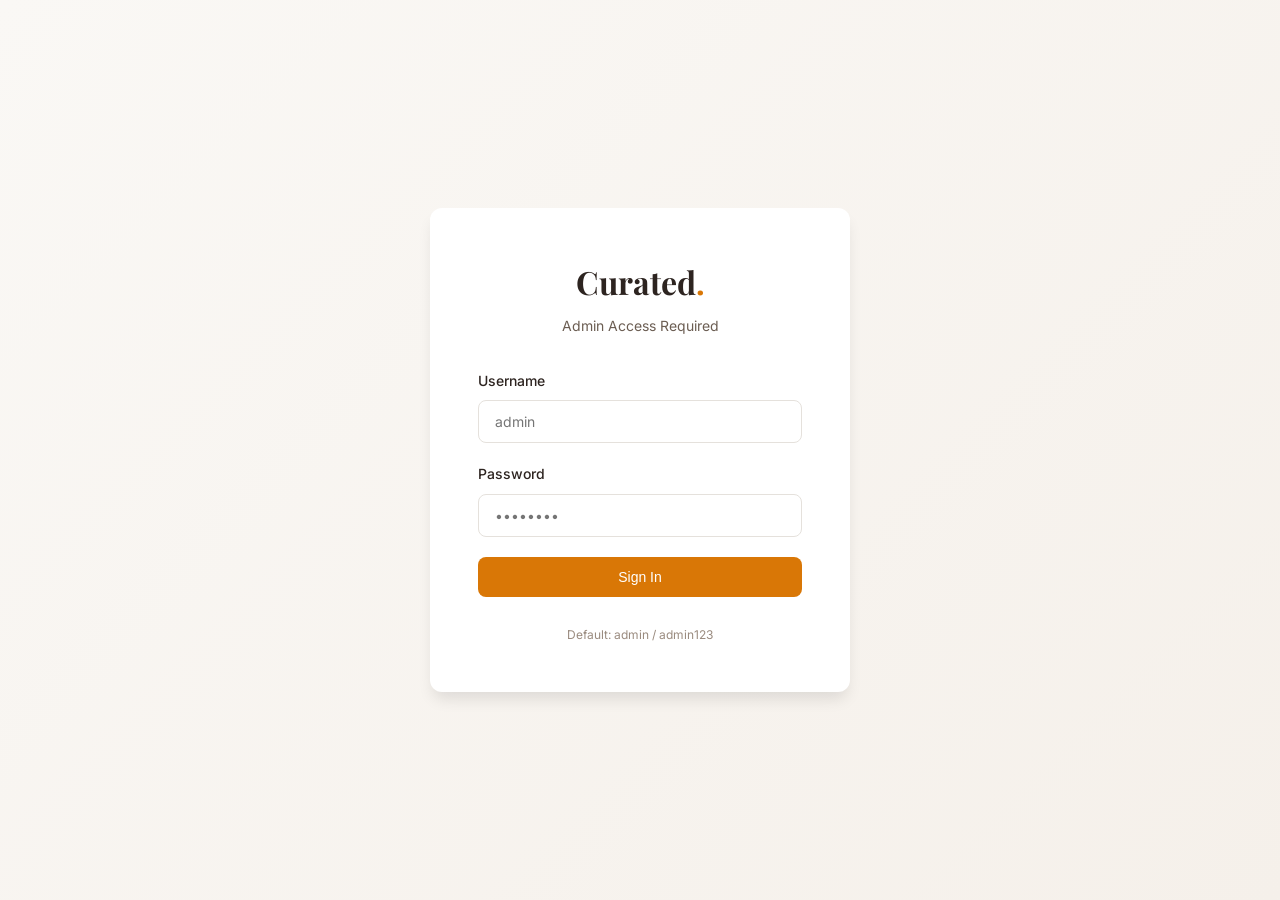
==== admin.html @ 407b96c6 "Add files via upload" ====
<!DOCTYPE html>
<html lang="en">
<head>
  <meta charset="UTF-8">
  <meta name="viewport" content="width=device-width, initial-scale=1.0">
  <title>Admin Panel — Curated Picks</title>
  <link rel="preconnect" href="https://fonts.googleapis.com">
  <link rel="preconnect" href="https://fonts.gstatic.com" crossorigin>
  <link href="https://fonts.googleapis.com/css2?family=Playfair+Display:wght@600;700&family=Inter:wght@300;400;500;600;700&display=swap" rel="stylesheet">
  <link rel="stylesheet" href="css/admin.css">
</head>
<body>
  <!-- LOGIN SCREEN -->
  <div class="login-screen" id="loginScreen">
    <div class="login-card">
      <div class="login-header">
        <h1 class="login-logo">Curated<span class="logo-dot">.</span></h1>
        <p class="login-subtitle">Admin Access Required</p>
      </div>
      <form class="login-form" id="loginForm">
        <div class="form-group">
          <label class="form-label">Username</label>
          <input type="text" class="form-input" id="loginUsername" placeholder="admin" required>
        </div>
        <div class="form-group">
          <label class="form-label">Password</label>
          <input type="password" class="form-input" id="loginPassword" placeholder="••••••••" required>
        </div>
        <button type="submit" class="btn btn-primary btn-full">Sign In</button>
        <p class="login-hint">Default: admin / admin123</p>
      </form>
    </div>
  </div>

  <!-- ADMIN DASHBOARD -->
  <div class="admin-dashboard" id="adminDashboard" style="display:none;">
    <!-- SIDEBAR -->
    <aside class="sidebar">
      <div class="sidebar-header">
        <a href="index.html" class="nav-logo">Curated<span class="logo-dot">.</span></a>
        <span class="admin-badge">Admin</span>
      </div>
      <nav class="sidebar-nav">
        <a href="#" class="sidebar-link active" data-section="products">
          <svg width="20" height="20" viewBox="0 0 24 24" fill="none" stroke="currentColor" stroke-width="2"><path d="M6 2L3 6v14a2 2 0 0 0 2 2h14a2 2 0 0 0 2-2V6l-3-4z"/><line x1="3" y1="6" x2="21" y2="6"/><path d="M16 10a4 4 0 0 1-8 0"/></svg>
          <span>Products</span>
        </a>
        <a href="#" class="sidebar-link" data-section="categories">
          <svg width="20" height="20" viewBox="0 0 24 24" fill="none" stroke="currentColor" stroke-width="2"><rect x="3" y="3" width="7" height="7"/><rect x="14" y="3" width="7" height="7"/><rect x="14" y="14" width="7" height="7"/><rect x="3" y="14" width="7" height="7"/></svg>
          <span>Categories</span>
        </a>
        <a href="#" class="sidebar-link" data-section="analytics">
          <svg width="20" height="20" viewBox="0 0 24 24" fill="none" stroke="currentColor" stroke-width="2"><line x1="18" y1="20" x2="18" y2="10"/><line x1="12" y1="20" x2="12" y2="4"/><line x1="6" y1="20" x2="6" y2="14"/></svg>
          <span>Analytics</span>
        </a>
        <a href="#" class="sidebar-link" data-section="settings">
          <svg width="20" height="20" viewBox="0 0 24 24" fill="none" stroke="currentColor" stroke-width="2"><circle cx="12" cy="12" r="3"/><path d="M19.4 15a1.65 1.65 0 0 0 .33 1.82l.06.06a2 2 0 0 1 0 2.83 2 2 0 0 1-2.83 0l-.06-.06a1.65 1.65 0 0 0-1.82-.33 1.65 1.65 0 0 0-1 1.51V21a2 2 0 0 1-2 2 2 2 0 0 1-2-2v-.09A1.65 1.65 0 0 0 9 19.4a1.65 1.65 0 0 0-1.82.33l-.06.06a2 2 0 0 1-2.83 0 2 2 0 0 1 0-2.83l.06-.06a1.65 1.65 0 0 0 .33-1.82 1.65 1.65 0 0 0-1.51-1H3a2 2 0 0 1-2-2 2 2 0 0 1 2-2h.09A1.65 1.65 0 0 0 4.6 9a1.65 1.65 0 0 0-.33-1.82l-.06-.06a2 2 0 0 1 0-2.83 2 2 0 0 1 2.83 0l.06.06a1.65 1.65 0 0 0 1.82.33H9a1.65 1.65 0 0 0 1-1.51V3a2 2 0 0 1 2-2 2 2 0 0 1 2 2v.09a1.65 1.65 0 0 0 1 1.51 1.65 1.65 0 0 0 1.82-.33l.06-.06a2 2 0 0 1 2.83 0 2 2 0 0 1 0 2.83l-.06.06a1.65 1.65 0 0 0-.33 1.82V9a1.65 1.65 0 0 0 1.51 1H21a2 2 0 0 1 2 2 2 2 0 0 1-2 2h-.09a1.65 1.65 0 0 0-1.51 1z"/></svg>
          <span>Settings</span>
        </a>
      </nav>
      <div class="sidebar-footer">
        <button class="btn btn-secondary btn-full" id="logoutBtn">
          <svg width="18" height="18" viewBox="0 0 24 24" fill="none" stroke="currentColor" stroke-width="2"><path d="M9 21H5a2 2 0 0 1-2-2V5a2 2 0 0 1 2-2h4"/><polyline points="16 17 21 12 16 7"/><line x1="21" y1="12" x2="9" y2="12"/></svg>
          Logout
        </button>
      </div>
    </aside>

    <!-- MAIN CONTENT -->
    <main class="main-content">
      <!-- HEADER -->
      <header class="admin-header">
        <div class="header-left">
          <h1 class="page-title" id="pageTitle">Products</h1>
          <p class="page-subtitle" id="pageSubtitle">Manage your product catalog</p>
        </div>
        <div class="header-actions">
          <button class="btn btn-primary" id="addProductBtn">
            <svg width="18" height="18" viewBox="0 0 24 24" fill="none" stroke="currentColor" stroke-width="2"><line x1="12" y1="5" x2="12" y2="19"/><line x1="5" y1="12" x2="19" y2="12"/></svg>
            Add Product
          </button>
        </div>
      </header>

      <!-- PRODUCTS SECTION -->
      <section class="content-section" id="productsSection">
        <div class="stats-grid">
          <div class="stat-card">
            <div class="stat-icon" style="background: rgba(217, 119, 6, 0.1); color: var(--accent);">
              <svg width="24" height="24" viewBox="0 0 24 24" fill="none" stroke="currentColor" stroke-width="2"><path d="M6 2L3 6v14a2 2 0 0 0 2 2h14a2 2 0 0 0 2-2V6l-3-4z"/><line x1="3" y1="6" x2="21" y2="6"/><path d="M16 10a4 4 0 0 1-8 0"/></svg>
            </div>
            <div class="stat-info">
              <div class="stat-value" id="totalProducts">0</div>
              <div class="stat-label">Total Products</div>
            </div>
          </div>
          <div class="stat-card">
            <div class="stat-icon" style="background: rgba(16, 185, 129, 0.1); color: var(--success);">
              <svg width="24" height="24" viewBox="0 0 24 24" fill="none" stroke="currentColor" stroke-width="2"><polyline points="20 6 9 17 4 12"/></svg>
            </div>
            <div class="stat-info">
              <div class="stat-value" id="topPicks">0</div>
              <div class="stat-label">Top Picks</div>
            </div>
          </div>
          <div class="stat-card">
            <div class="stat-icon" style="background: rgba(59, 130, 246, 0.1); color: #3b82f6;">
              <svg width="24" height="24" viewBox="0 0 24 24" fill="none" stroke="currentColor" stroke-width="2"><line x1="12" y1="1" x2="12" y2="23"/><path d="M17 5H9.5a3.5 3.5 0 0 0 0 7h5a3.5 3.5 0 0 1 0 7H6"/></svg>
            </div>
            <div class="stat-info">
              <div class="stat-value" id="avgPrice">$0</div>
              <div class="stat-label">Avg Price</div>
            </div>
          </div>
          <div class="stat-card">
            <div class="stat-icon" style="background: rgba(139, 92, 246, 0.1); color: #8b5cf6;">
              <svg width="24" height="24" viewBox="0 0 24 24" fill="none" stroke="currentColor" stroke-width="2"><polygon points="12 2 15.09 8.26 22 9.27 17 14.14 18.18 21.02 12 17.77 5.82 21.02 7 14.14 2 9.27 8.91 8.26 12 2"/></svg>
            </div>
            <div class="stat-info">
              <div class="stat-value" id="avgRating">0</div>
              <div class="stat-label">Avg Rating</div>
            </div>
          </div>
        </div>

        <div class="table-container">
          <div class="table-header">
            <div class="search-box">
              <svg width="18" height="18" viewBox="0 0 24 24" fill="none" stroke="currentColor" stroke-width="2"><circle cx="11" cy="11" r="8"/><line x1="21" y1="21" x2="16.65" y2="16.65"/></svg>
              <input type="text" class="search-input" id="productSearch" placeholder="Search products...">
            </div>
            <div class="filter-group">
              <select class="filter-select" id="filterBadge">
                <option value="all">All Badges</option>
                <option value="best">Top Picks</option>
                <option value="deal">Best Deals</option>
                <option value="new">New Arrivals</option>
              </select>
              <select class="filter-select" id="filterCategory">
                <option value="all">All Categories</option>
              </select>
            </div>
          </div>
          <div class="table-wrap">
            <table class="data-table">
              <thead>
                <tr>
                  <th>Product</th>
                  <th>Category</th>
                  <th>Price</th>
                  <th>Rating</th>
                  <th>Badge</th>
                  <th>Actions</th>
                </tr>
              </thead>
              <tbody id="productsTableBody">
                <!-- filled by JS -->
              </tbody>
            </table>
          </div>
        </div>
      </section>

      <!-- CATEGORIES SECTION -->
      <section class="content-section" id="categoriesSection" style="display:none;">
        <div class="table-container">
          <div class="table-header">
            <h2 class="section-heading">Categories</h2>
            <button class="btn btn-primary" id="addCategoryBtn">
              <svg width="18" height="18" viewBox="0 0 24 24" fill="none" stroke="currentColor" stroke-width="2"><line x1="12" y1="5" x2="12" y2="19"/><line x1="5" y1="12" x2="19" y2="12"/></svg>
              Add Category
            </button>
          </div>
          <div class="categories-grid" id="categoriesGrid">
            <!-- filled by JS -->
          </div>
        </div>
      </section>

      <!-- ANALYTICS SECTION -->
      <section class="content-section" id="analyticsSection" style="display:none;">
        <div class="analytics-placeholder">
          <svg width="64" height="64" viewBox="0 0 24 24" fill="none" stroke="currentColor" stroke-width="1.5"><line x1="18" y1="20" x2="18" y2="10"/><line x1="12" y1="20" x2="12" y2="4"/><line x1="6" y1="20" x2="6" y2="14"/></svg>
          <h3>Analytics Coming Soon</h3>
          <p>Track product performance, click-through rates, and conversion metrics.</p>
        </div>
      </section>

      <!-- SETTINGS SECTION -->
      <section class="content-section" id="settingsSection" style="display:none;">
        <div class="settings-card">
          <h3 class="settings-heading">Site Settings</h3>
          <form class="settings-form" id="settingsForm">
            <div class="form-group">
              <label class="form-label">Site Name</label>
              <input type="text" class="form-input" value="Curated Picks" readonly>
            </div>
            <div class="form-group">
              <label class="form-label">Admin Email</label>
              <input type="email" class="form-input" value="admin@curatedpicks.com" readonly>
            </div>
            <div class="form-group">
              <label class="form-label">Affiliate Disclosure</label>
              <textarea class="form-textarea" readonly>As an Amazon Associate we earn from qualifying purchases.</textarea>
            </div>
            <p class="settings-note">Settings are currently read-only. Contact support to modify.</p>
          </form>
        </div>
      </section>
    </main>
  </div>

  <!-- PRODUCT MODAL -->
  <div class="modal-overlay" id="productModal">
    <div class="modal">
      <div class="modal-header">
        <h2 class="modal-title" id="modalTitle">Add Product</h2>
        <button class="modal-close" id="modalClose">&times;</button>
      </div>
      <form class="modal-form" id="productForm">
        <div class="form-row">
          <div class="form-group">
            <label class="form-label">Product Name *</label>
            <input type="text" class="form-input" id="productName" required>
          </div>
          <div class="form-group">
            <label class="form-label">Category *</label>
            <select class="form-select" id="productCategory" required>
              <!-- filled by JS -->
            </select>
          </div>
        </div>
        <div class="form-group">
          <label class="form-label">Description *</label>
          <textarea class="form-textarea" id="productDesc" rows="3" required></textarea>
        </div>
        <div class="form-row">
          <div class="form-group">
            <label class="form-label">Price ($) *</label>
            <input type="number" class="form-input" id="productPrice" step="0.01" min="0" required>
          </div>
          <div class="form-group">
            <label class="form-label">Old Price ($)</label>
            <input type="number" class="form-input" id="productOldPrice" step="0.01" min="0">
          </div>
        </div>
        <div class="form-row">
          <div class="form-group">
            <label class="form-label">Rating (1-5) *</label>
            <input type="number" class="form-input" id="productRating" step="0.1" min="1" max="5" required>
          </div>
          <div class="form-group">
            <label class="form-label">Reviews Count *</label>
            <input type="number" class="form-input" id="productReviews" min="0" required>
          </div>
        </div>
        <div class="form-group">
          <label class="form-label">Image URL *</label>
          <input type="url" class="form-input" id="productImg" required placeholder="https://...">
        </div>
        <div class="form-group">
          <label class="form-label">Amazon Affiliate Link *</label>
          <input type="url" class="form-input" id="productUrl" required placeholder="https://amazon.com/...">
        </div>
        <div class="form-group">
          <label class="form-label">Badge</label>
          <select class="form-select" id="productBadge">
            <option value="best">Top Pick</option>
            <option value="deal">Best Deal</option>
            <option value="new">New Arrival</option>
          </select>
        </div>
        <div class="form-group">
          <label class="form-label">Features (one per line)</label>
          <textarea class="form-textarea" id="productFeatures" rows="4" placeholder="Feature 1&#10;Feature 2&#10;Feature 3"></textarea>
        </div>
        <div class="form-actions">
          <button type="button" class="btn btn-secondary" id="cancelBtn">Cancel</button>
          <button type="submit" class="btn btn-primary" id="saveBtn">Save Product</button>
        </div>
      </form>
    </div>
  </div>

  <!-- CATEGORY MODAL -->
  <div class="modal-overlay" id="categoryModal">
    <div class="modal modal-sm">
      <div class="modal-header">
        <h2 class="modal-title">Add Category</h2>
        <button class="modal-close" id="categoryModalClose">&times;</button>
      </div>
      <form class="modal-form" id="categoryForm">
        <div class="form-group">
          <label class="form-label">Category Name *</label>
          <input type="text" class="form-input" id="categoryName" required>
        </div>
        <div class="form-group">
          <label class="form-label">Icon (emoji) *</label>
          <input type="text" class="form-input" id="categoryIcon" required placeholder="🎧" maxlength="2">
        </div>
        <div class="form-actions">
          <button type="button" class="btn btn-secondary" id="categoryCancelBtn">Cancel</button>
          <button type="submit" class="btn btn-primary">Save Category</button>
        </div>
      </form>
    </div>
  </div>

  <!-- TOAST CONTAINER -->
  <div class="toast-container" id="toastContainer"></div>

  <script src="js/admin.js"></script>
</body>
</html>
---- css/admin.css ----
/* ============================================
   ADMIN PANEL STYLES
   ============================================ */

* {
  margin: 0;
  padding: 0;
  box-sizing: border-box;
}

:root {
  --bg-primary: #faf8f5;
  --bg-secondary: #ffffff;
  --bg-tertiary: #f5f0ea;
  --text-primary: #2d2420;
  --text-secondary: #6b5d52;
  --text-muted: #9a8b7f;
  --accent: #d97706;
  --accent-hover: #b45309;
  --success: #10b981;
  --danger: #ef4444;
  --border: #e5e1dc;
  --shadow-sm: 0 1px 2px rgba(0, 0, 0, 0.05);
  --shadow-md: 0 4px 6px -1px rgba(0, 0, 0, 0.1);
  --shadow-lg: 0 10px 15px -3px rgba(0, 0, 0, 0.1);
  --radius-sm: 6px;
  --radius-md: 8px;
  --radius-lg: 12px;
  --sidebar-width: 260px;
}

body {
  font-family: 'Inter', -apple-system, BlinkMacSystemFont, 'Segoe UI', sans-serif;
  background: var(--bg-primary);
  color: var(--text-primary);
  line-height: 1.6;
}

/* ============================================
   LOGIN SCREEN
   ============================================ */

.login-screen {
  min-height: 100vh;
  display: flex;
  align-items: center;
  justify-content: center;
  padding: 20px;
  background: linear-gradient(135deg, #faf8f5 0%, #f5f0ea 100%);
}

.login-card {
  background: var(--bg-secondary);
  border-radius: var(--radius-lg);
  padding: 48px;
  box-shadow: var(--shadow-lg);
  width: 100%;
  max-width: 420px;
}

.login-header {
  text-align: center;
  margin-bottom: 32px;
}

.login-logo {
  font-family: 'Playfair Display', Georgia, serif;
  font-size: 32px;
  font-weight: 700;
  color: var(--text-primary);
  margin-bottom: 8px;
}

.logo-dot {
  color: var(--accent);
}

.login-subtitle {
  color: var(--text-secondary);
  font-size: 14px;
}

.login-form {
  display: flex;
  flex-direction: column;
  gap: 20px;
}

.login-hint {
  text-align: center;
  font-size: 12px;
  color: var(--text-muted);
  margin-top: 8px;
}

/* ============================================
   FORM ELEMENTS
   ============================================ */

.form-group {
  display: flex;
  flex-direction: column;
  gap: 8px;
}

.form-label {
  font-size: 14px;
  font-weight: 500;
  color: var(--text-primary);
}

.form-input,
.form-select,
.form-textarea {
  padding: 12px 16px;
  border: 1px solid var(--border);
  border-radius: var(--radius-md);
  font-size: 14px;
  font-family: inherit;
  background: var(--bg-secondary);
  color: var(--text-primary);
  transition: all 0.2s;
}

.form-input:focus,
.form-select:focus,
.form-textarea:focus {
  outline: none;
  border-color: var(--accent);
  box-shadow: 0 0 0 3px rgba(217, 119, 6, 0.1);
}

.form-textarea {
  resize: vertical;
  min-height: 80px;
}

.form-row {
  display: grid;
  grid-template-columns: 1fr 1fr;
  gap: 16px;
}

/* ============================================
   BUTTONS
   ============================================ */

.btn {
  display: inline-flex;
  align-items: center;
  justify-content: center;
  gap: 8px;
  padding: 12px 24px;
  border: none;
  border-radius: var(--radius-md);
  font-size: 14px;
  font-weight: 500;
  cursor: pointer;
  transition: all 0.2s;
  text-decoration: none;
}

.btn-primary {
  background: var(--accent);
  color: white;
}

.btn-primary:hover {
  background: var(--accent-hover);
  transform: translateY(-1px);
  box-shadow: var(--shadow-md);
}

.btn-secondary {
  background: var(--bg-tertiary);
  color: var(--text-primary);
}

.btn-secondary:hover {
  background: var(--border);
}

.btn-full {
  width: 100%;
}

/* ============================================
   ADMIN DASHBOARD LAYOUT
   ============================================ */

.admin-dashboard {
  display: flex;
  min-height: 100vh;
}

/* ============================================
   SIDEBAR
   ============================================ */

.sidebar {
  width: var(--sidebar-width);
  background: var(--bg-secondary);
  border-right: 1px solid var(--border);
  display: flex;
  flex-direction: column;
  position: fixed;
  height: 100vh;
  overflow-y: auto;
}

.sidebar-header {
  padding: 24px;
  border-bottom: 1px solid var(--border);
  display: flex;
  align-items: center;
  justify-content: space-between;
}

.nav-logo {
  font-family: 'Playfair Display', Georgia, serif;
  font-size: 24px;
  font-weight: 700;
  color: var(--text-primary);
  text-decoration: none;
}

.admin-badge {
  padding: 4px 12px;
  background: var(--accent);
  color: white;
  border-radius: 20px;
  font-size: 11px;
  font-weight: 600;
  text-transform: uppercase;
  letter-spacing: 0.5px;
}

.sidebar-nav {
  flex: 1;
  padding: 16px 12px;
  display: flex;
  flex-direction: column;
  gap: 4px;
}

.sidebar-link {
  display: flex;
  align-items: center;
  gap: 12px;
  padding: 12px 16px;
  border-radius: var(--radius-md);
  color: var(--text-secondary);
  text-decoration: none;
  font-size: 14px;
  font-weight: 500;
  transition: all 0.2s;
}

.sidebar-link:hover {
  background: var(--bg-tertiary);
  color: var(--text-primary);
}

.sidebar-link.active {
  background: var(--accent);
  color: white;
}

.sidebar-footer {
  padding: 16px 12px;
  border-top: 1px solid var(--border);
}

/* ============================================
   MAIN CONTENT
   ============================================ */

.main-content {
  flex: 1;
  margin-left: var(--sidebar-width);
  padding: 32px;
}

.admin-header {
  display: flex;
  align-items: center;
  justify-content: space-between;
  margin-bottom: 32px;
}

.page-title {
  font-family: 'Playfair Display', Georgia, serif;
  font-size: 32px;
  font-weight: 700;
  color: var(--text-primary);
  margin-bottom: 4px;
}

.page-subtitle {
  color: var(--text-secondary);
  font-size: 14px;
}

/* ============================================
   STATS GRID
   ============================================ */

.stats-grid {
  display: grid;
  grid-template-columns: repeat(auto-fit, minmax(240px, 1fr));
  gap: 20px;
  margin-bottom: 32px;
}

.stat-card {
  background: var(--bg-secondary);
  border-radius: var(--radius-lg);
  padding: 24px;
  display: flex;
  align-items: center;
  gap: 16px;
  box-shadow: var(--shadow-sm);
}

.stat-icon {
  width: 56px;
  height: 56px;
  border-radius: var(--radius-md);
  display: flex;
  align-items: center;
  justify-content: center;
  flex-shrink: 0;
}

.stat-info {
  flex: 1;
}

.stat-value {
  font-size: 28px;
  font-weight: 700;
  color: var(--text-primary);
  line-height: 1;
  margin-bottom: 4px;
}

.stat-label {
  font-size: 13px;
  color: var(--text-secondary);
}

/* ============================================
   TABLE CONTAINER
   ============================================ */

.table-container {
  background: var(--bg-secondary);
  border-radius: var(--radius-lg);
  box-shadow: var(--shadow-sm);
  overflow: hidden;
}

.table-header {
  padding: 20px 24px;
  border-bottom: 1px solid var(--border);
  display: flex;
  align-items: center;
  justify-content: space-between;
  gap: 16px;
  flex-wrap: wrap;
}

.section-heading {
  font-size: 18px;
  font-weight: 600;
  color: var(--text-primary);
}

.search-box {
  display: flex;
  align-items: center;
  gap: 12px;
  padding: 10px 16px;
  background: var(--bg-tertiary);
  border-radius: var(--radius-md);
  flex: 1;
  max-width: 320px;
}

.search-box svg {
  color: var(--text-muted);
  flex-shrink: 0;
}

.search-input {
  flex: 1;
  border: none;
  background: transparent;
  font-size: 14px;
  color: var(--text-primary);
  outline: none;
}

.filter-group {
  display: flex;
  gap: 12px;
}

.filter-select {
  padding: 10px 16px;
  border: 1px solid var(--border);
  border-radius: var(--radius-md);
  font-size: 14px;
  background: var(--bg-secondary);
  color: var(--text-primary);
  cursor: pointer;
}

.table-wrap {
  overflow-x: auto;
}

.data-table {
  width: 100%;
  border-collapse: collapse;
}

.data-table thead {
  background: var(--bg-tertiary);
}

.data-table th {
  padding: 16px 24px;
  text-align: left;
  font-size: 12px;
  font-weight: 600;
  color: var(--text-secondary);
  text-transform: uppercase;
  letter-spacing: 0.5px;
}

.data-table td {
  padding: 20px 24px;
  border-top: 1px solid var(--border);
  font-size: 14px;
}

.data-table tbody tr {
  transition: background 0.2s;
}

.data-table tbody tr:hover {
  background: var(--bg-tertiary);
}

.product-cell {
  display: flex;
  align-items: center;
  gap: 16px;
}

.product-image {
  width: 64px;
  height: 64px;
  border-radius: var(--radius-md);
  object-fit: cover;
  background: var(--bg-tertiary);
}

.product-info {
  flex: 1;
}

.product-name {
  font-weight: 600;
  color: var(--text-primary);
  margin-bottom: 4px;
}

.product-category {
  font-size: 12px;
  color: var(--text-muted);
}

.price-cell {
  font-weight: 600;
  color: var(--text-primary);
}

.price-old {
  text-decoration: line-through;
  color: var(--text-muted);
  font-size: 12px;
  margin-left: 8px;
}

.rating-cell {
  display: flex;
  align-items: center;
  gap: 8px;
}

.rating-stars {
  color: #fbbf24;
  font-size: 16px;
}

.rating-count {
  font-size: 12px;
  color: var(--text-muted);
}

.badge-cell {
  display: inline-block;
  padding: 4px 12px;
  border-radius: 20px;
  font-size: 12px;
  font-weight: 600;
  text-transform: uppercase;
  letter-spacing: 0.5px;
}

.badge-best {
  background: rgba(217, 119, 6, 0.1);
  color: var(--accent);
}

.badge-deal {
  background: rgba(16, 185, 129, 0.1);
  color: var(--success);
}

.badge-new {
  background: rgba(59, 130, 246, 0.1);
  color: #3b82f6;
}

.actions-cell {
  display: flex;
  gap: 8px;
}

.action-btn {
  width: 36px;
  height: 36px;
  border: none;
  border-radius: var(--radius-md);
  background: var(--bg-tertiary);
  color: var(--text-secondary);
  cursor: pointer;
  display: flex;
  align-items: center;
  justify-content: center;
  transition: all 0.2s;
}

.action-btn:hover {
  background: var(--border);
  color: var(--text-primary);
}

.action-btn.delete:hover {
  background: var(--danger);
  color: white;
}

/* ============================================
   CATEGORIES GRID
   ============================================ */

.categories-grid {
  display: grid;
  grid-template-columns: repeat(auto-fill, minmax(200px, 1fr));
  gap: 16px;
  padding: 24px;
}

.category-card {
  background: var(--bg-tertiary);
  border-radius: var(--radius-md);
  padding: 20px;
  display: flex;
  align-items: center;
  gap: 12px;
  transition: all 0.2s;
}

.category-card:hover {
  background: var(--border);
}

.category-icon {
  font-size: 32px;
}

.category-info {
  flex: 1;
}

.category-name {
  font-weight: 600;
  color: var(--text-primary);
  margin-bottom: 2px;
}

.category-count {
  font-size: 12px;
  color: var(--text-muted);
}

/* ============================================
   ANALYTICS PLACEHOLDER
   ============================================ */

.analytics-placeholder {
  background: var(--bg-secondary);
  border-radius: var(--radius-lg);
  padding: 80px 40px;
  text-align: center;
  box-shadow: var(--shadow-sm);
}

.analytics-placeholder svg {
  color: var(--text-muted);
  margin-bottom: 24px;
}

.analytics-placeholder h3 {
  font-size: 20px;
  font-weight: 600;
  color: var(--text-primary);
  margin-bottom: 8px;
}

.analytics-placeholder p {
  color: var(--text-secondary);
  font-size: 14px;
}

/* ============================================
   SETTINGS
   ============================================ */

.settings-card {
  background: var(--bg-secondary);
  border-radius: var(--radius-lg);
  padding: 32px;
  box-shadow: var(--shadow-sm);
}

.settings-heading {
  font-size: 18px;
  font-weight: 600;
  color: var(--text-primary);
  margin-bottom: 24px;
}

.settings-form {
  display: flex;
  flex-direction: column;
  gap: 20px;
  max-width: 600px;
}

.settings-note {
  padding: 12px 16px;
  background: var(--bg-tertiary);
  border-radius: var(--radius-md);
  font-size: 13px;
  color: var(--text-secondary);
}

/* ============================================
   MODAL
   ============================================ */

.modal-overlay {
  position: fixed;
  inset: 0;
  background: rgba(0, 0, 0, 0.5);
  display: flex;
  align-items: center;
  justify-content: center;
  z-index: 1000;
  opacity: 0;
  visibility: hidden;
  transition: all 0.3s;
  padding: 20px;
}

.modal-overlay.active {
  opacity: 1;
  visibility: visible;
}

.modal {
  background: var(--bg-secondary);
  border-radius: var(--radius-lg);
  max-width: 640px;
  width: 100%;
  max-height: 90vh;
  overflow-y: auto;
  box-shadow: var(--shadow-lg);
  transform: scale(0.9);
  transition: transform 0.3s;
}

.modal-overlay.active .modal {
  transform: scale(1);
}

.modal-sm {
  max-width: 480px;
}

.modal-header {
  padding: 24px;
  border-bottom: 1px solid var(--border);
  display: flex;
  align-items: center;
  justify-content: space-between;
}

.modal-title {
  font-size: 20px;
  font-weight: 600;
  color: var(--text-primary);
}

.modal-close {
  width: 32px;
  height: 32px;
  border: none;
  background: var(--bg-tertiary);
  border-radius: var(--radius-md);
  font-size: 24px;
  color: var(--text-secondary);
  cursor: pointer;
  display: flex;
  align-items: center;
  justify-content: center;
  transition: all 0.2s;
}

.modal-close:hover {
  background: var(--border);
  color: var(--text-primary);
}

.modal-form {
  padding: 24px;
  display: flex;
  flex-direction: column;
  gap: 20px;
}

.form-actions {
  display: flex;
  gap: 12px;
  justify-content: flex-end;
  padding-top: 8px;
}

/* ============================================
   TOAST NOTIFICATIONS
   ============================================ */

.toast-container {
  position: fixed;
  top: 24px;
  right: 24px;
  z-index: 2000;
  display: flex;
  flex-direction: column;
  gap: 12px;
}

.toast {
  background: var(--bg-secondary);
  border-radius: var(--radius-md);
  padding: 16px 20px;
  box-shadow: var(--shadow-lg);
  display: flex;
  align-items: center;
  gap: 12px;
  min-width: 300px;
  animation: slideIn 0.3s ease-out;
}

@keyframes slideIn {
  from {
    transform: translateX(400px);
    opacity: 0;
  }
  to {
    transform: translateX(0);
    opacity: 1;
  }
}

.toast.success {
  border-left: 4px solid var(--success);
}

.toast.error {
  border-left: 4px solid var(--danger);
}

.toast-icon {
  width: 24px;
  height: 24px;
  flex-shrink: 0;
}

.toast.success .toast-icon {
  color: var(--success);
}

.toast.error .toast-icon {
  color: var(--danger);
}

.toast-message {
  flex: 1;
  font-size: 14px;
  color: var(--text-primary);
}

/* ============================================
   RESPONSIVE
   ============================================ */

@media (max-width: 1024px) {
  .sidebar {
    transform: translateX(-100%);
    transition: transform 0.3s;
    z-index: 999;
  }

  .sidebar.open {
    transform: translateX(0);
  }

  .main-content {
    margin-left: 0;
  }

  .stats-grid {
    grid-template-columns: repeat(auto-fit, minmax(200px, 1fr));
  }
}

@media (max-width: 768px) {
  .main-content {
    padding: 20px;
  }

  .admin-header {
    flex-direction: column;
    align-items: flex-start;
    gap: 16px;
  }

  .table-header {
    flex-direction: column;
    align-items: stretch;
  }

  .search-box {
    max-width: none;
  }

  .filter-group {
    flex-direction: column;
  }

  .stats-grid {
    grid-template-columns: 1fr;
  }

  .form-row {
    grid-template-columns: 1fr;
  }

  .data-table {
    font-size: 13px;
  }

  .data-table th,
  .data-table td {
    padding: 12px 16px;
  }

  .product-image {
    width: 48px;
    height: 48px;
  }
}
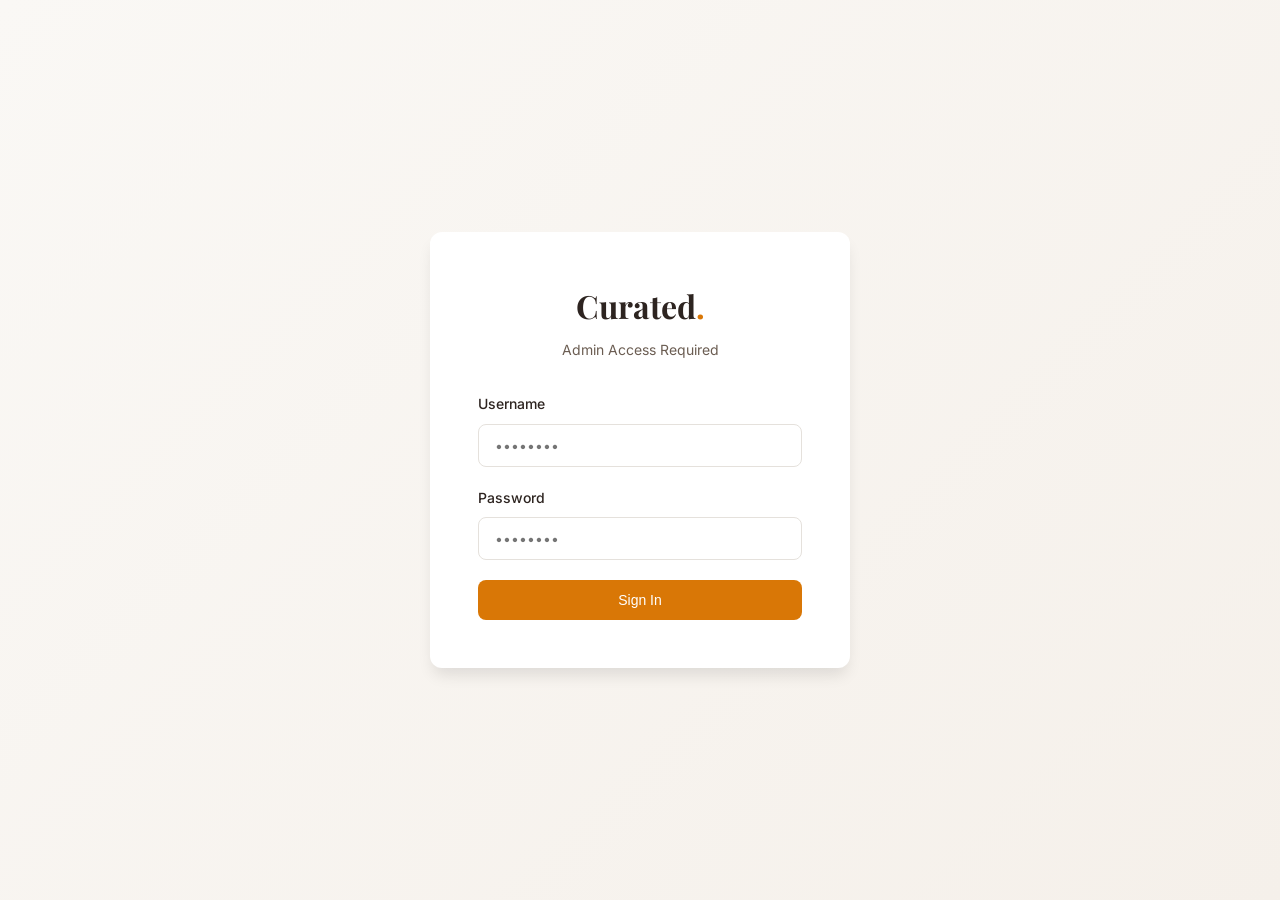
==== commit 37d889ec: "Change username placeholder and remove login hint Updated the username placeholder to enhance securi" ====
--- a/admin.html
+++ b/admin.html
@@ -20,14 +20,14 @@
       <form class="login-form" id="loginForm">
         <div class="form-group">
           <label class="form-label">Username</label>
-          <input type="text" class="form-input" id="loginUsername" placeholder="admin" required>
+          <input type="text" class="form-input" id="loginUsername" placeholder="••••••••" required>
         </div>
         <div class="form-group">
           <label class="form-label">Password</label>
           <input type="password" class="form-input" id="loginPassword" placeholder="••••••••" required>
         </div>
         <button type="submit" class="btn btn-primary btn-full">Sign In</button>
-        <p class="login-hint">Default: admin / admin123</p>
+        
       </form>
     </div>
   </div>
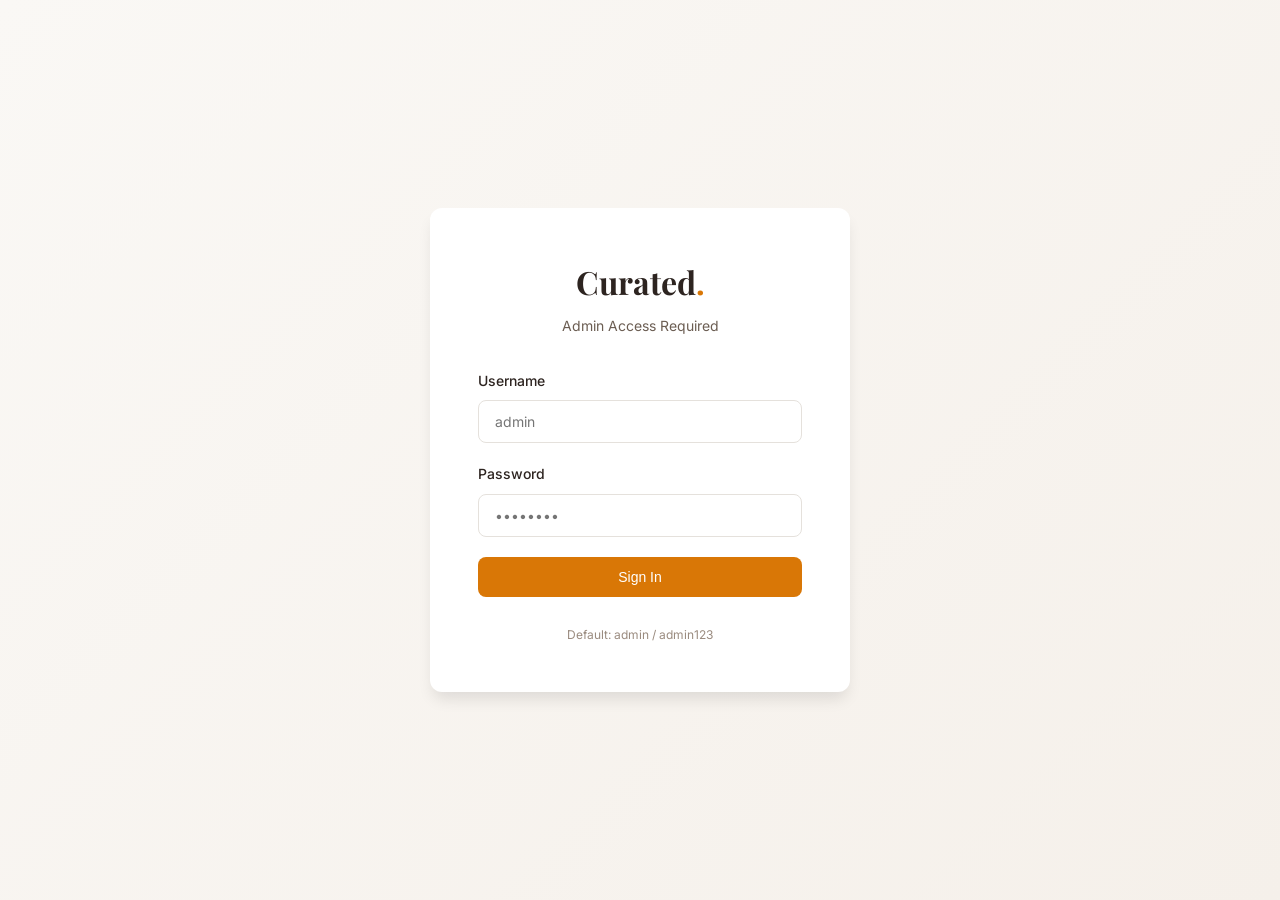
==== commit 7f645e4f: "Add files via upload" ====
--- a/admin.html
+++ b/admin.html
@@ -20,14 +20,14 @@
       <form class="login-form" id="loginForm">
         <div class="form-group">
           <label class="form-label">Username</label>
-          <input type="text" class="form-input" id="loginUsername" placeholder="••••••••" required>
+          <input type="text" class="form-input" id="loginUsername" placeholder="admin" required>
         </div>
         <div class="form-group">
           <label class="form-label">Password</label>
           <input type="password" class="form-input" id="loginPassword" placeholder="••••••••" required>
         </div>
         <button type="submit" class="btn btn-primary btn-full">Sign In</button>
-        
+        <p class="login-hint">Default: admin / admin123</p>
       </form>
     </div>
   </div>
